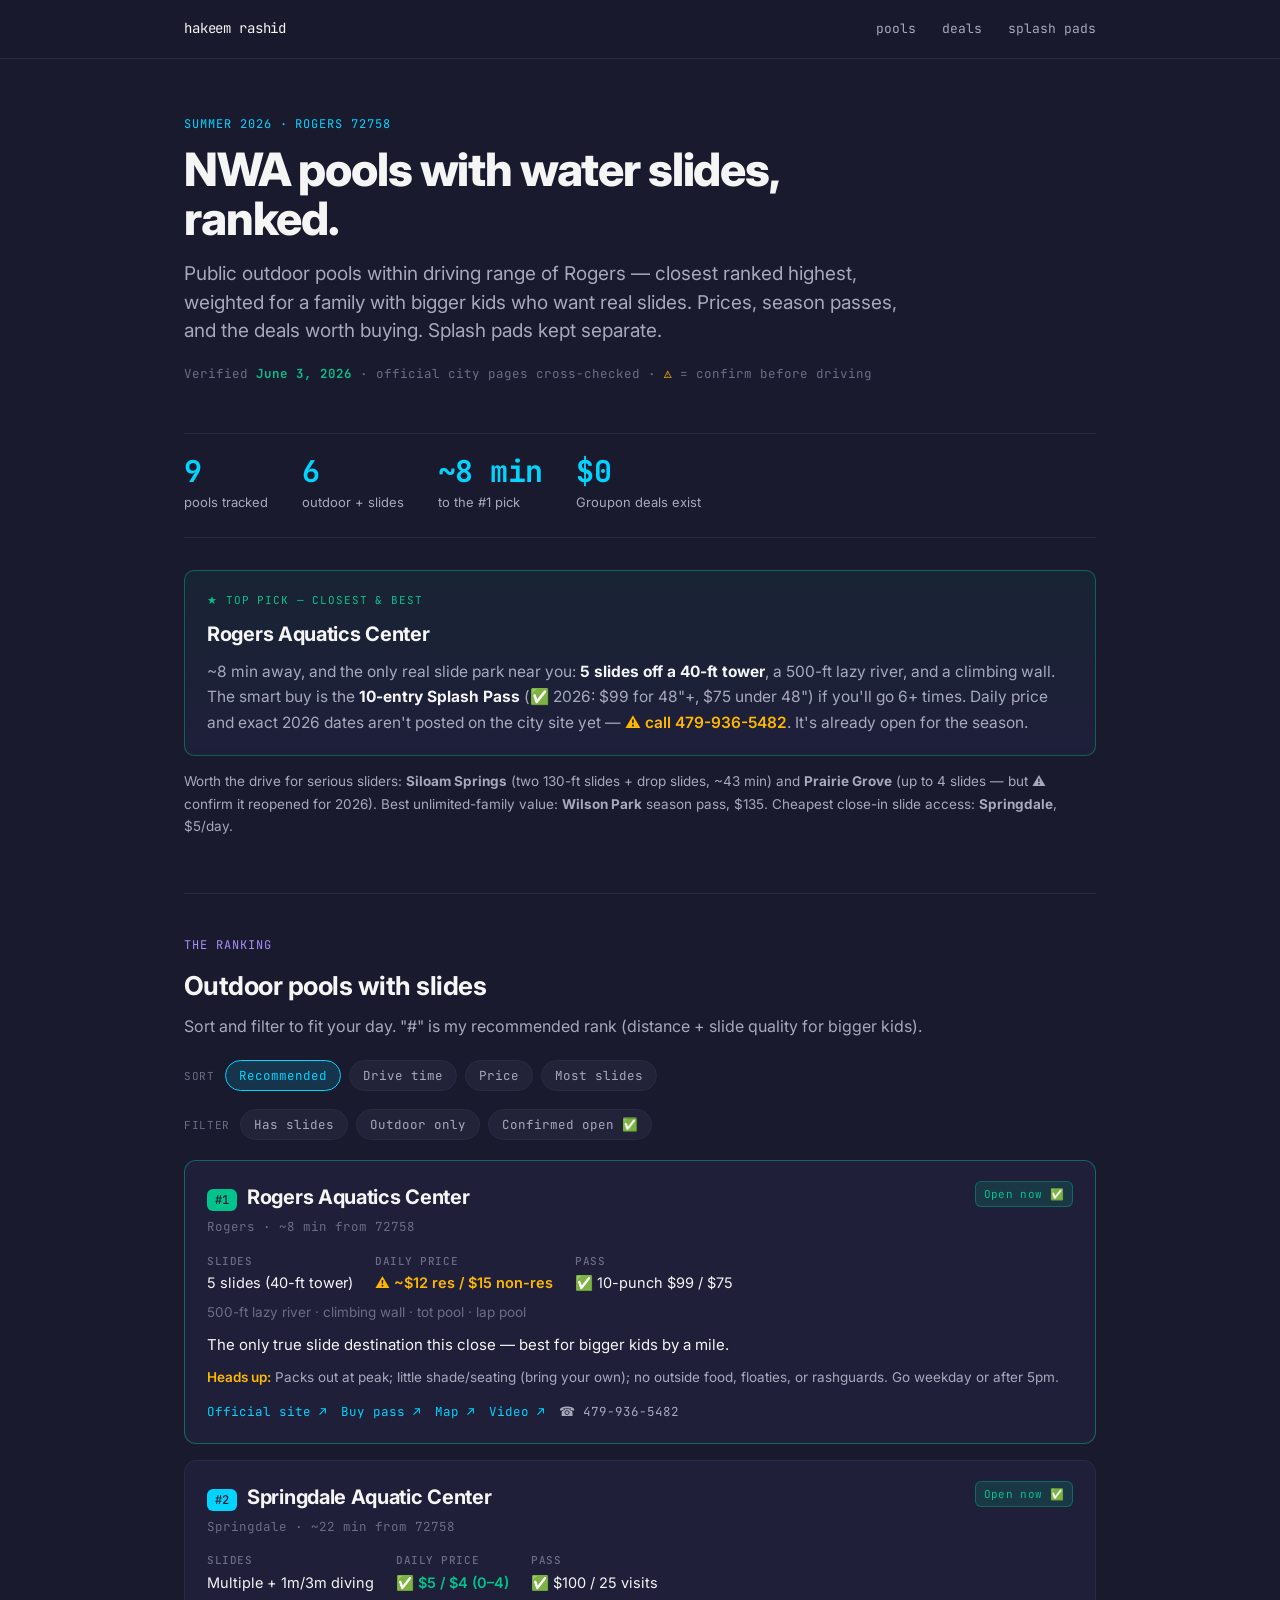
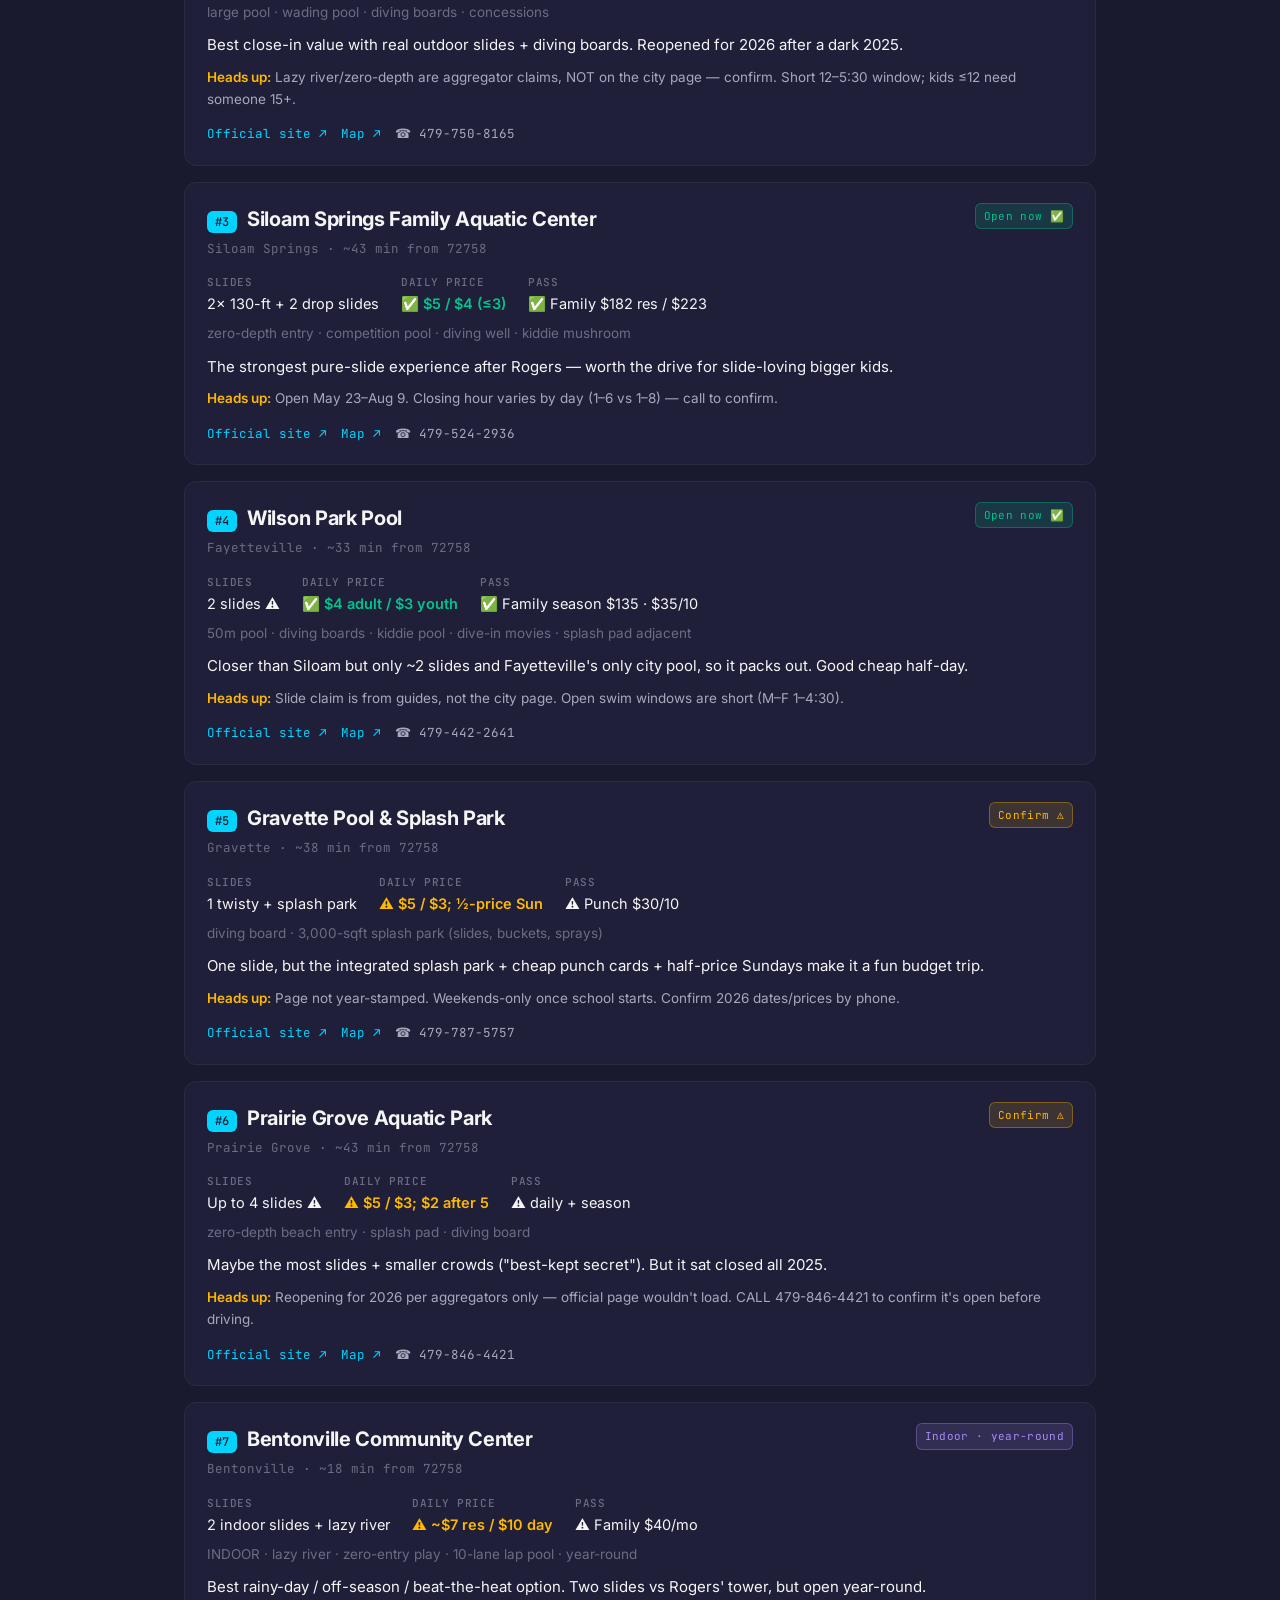
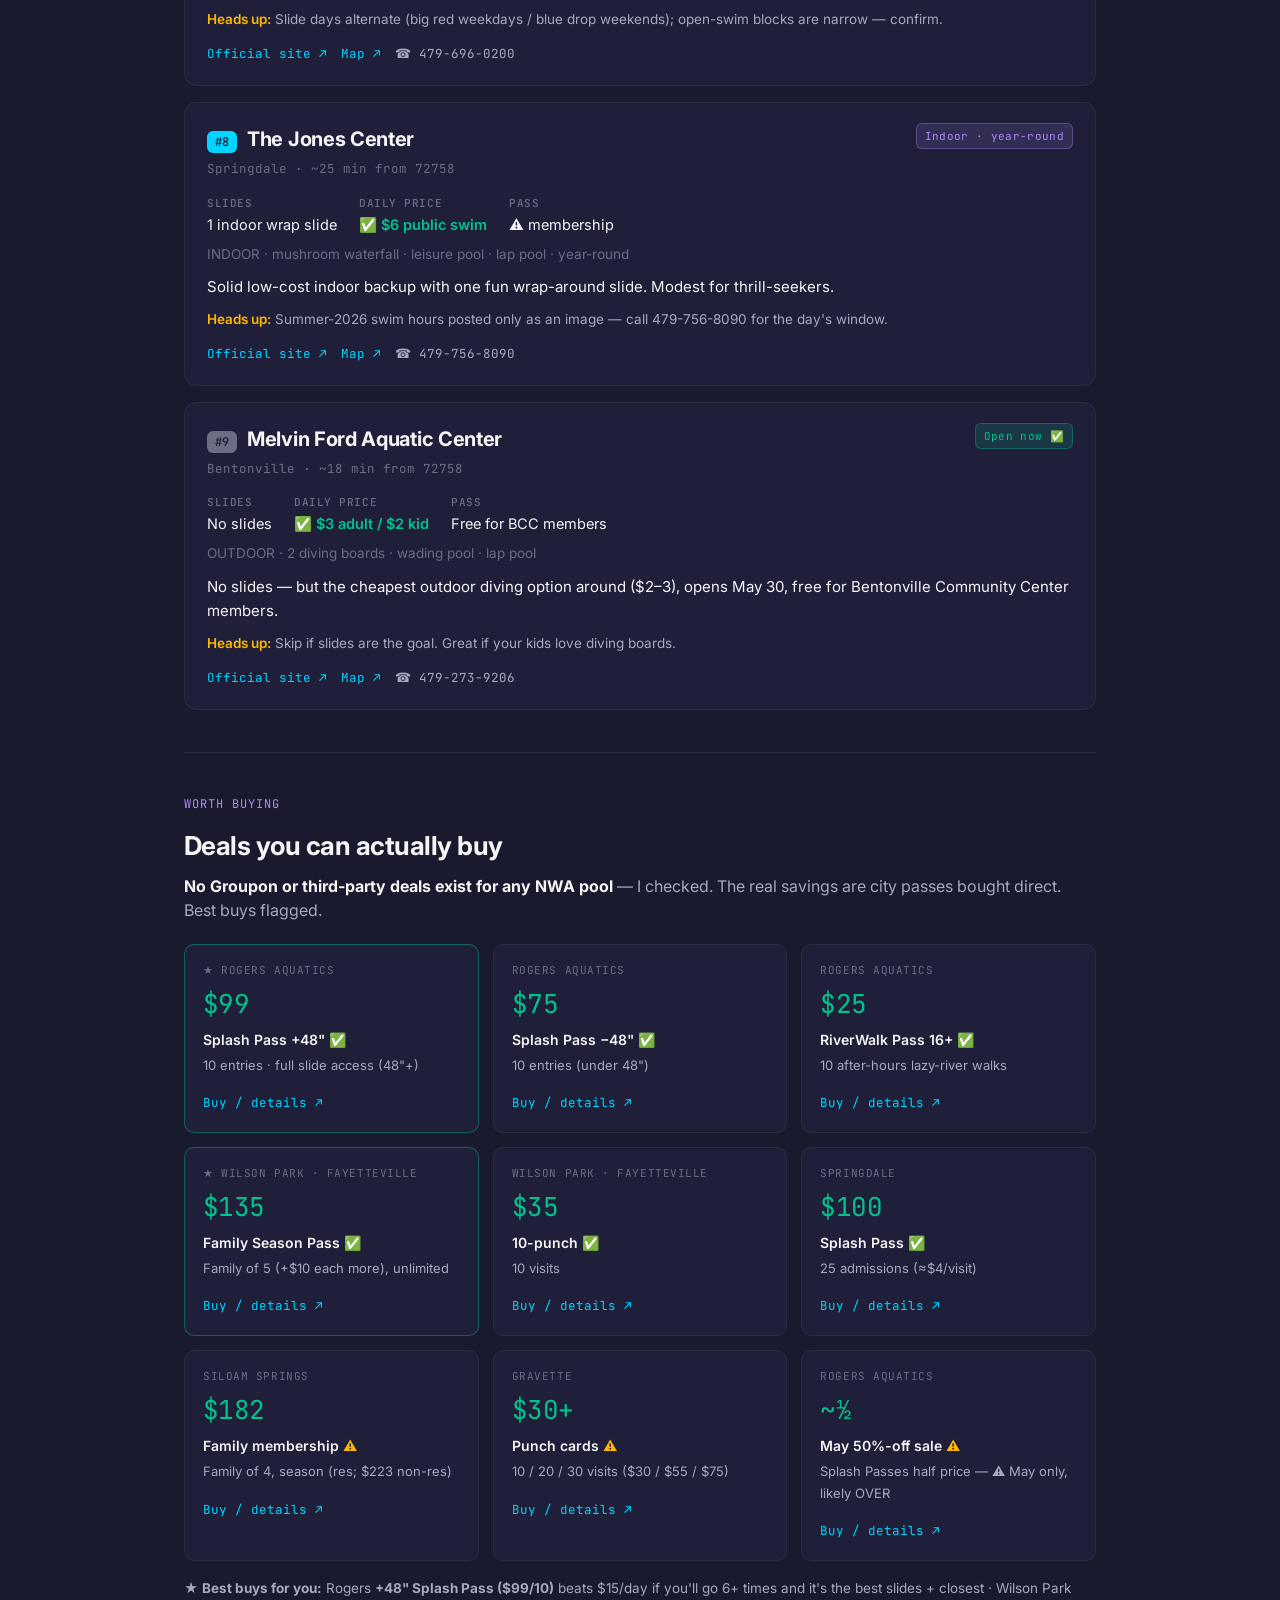
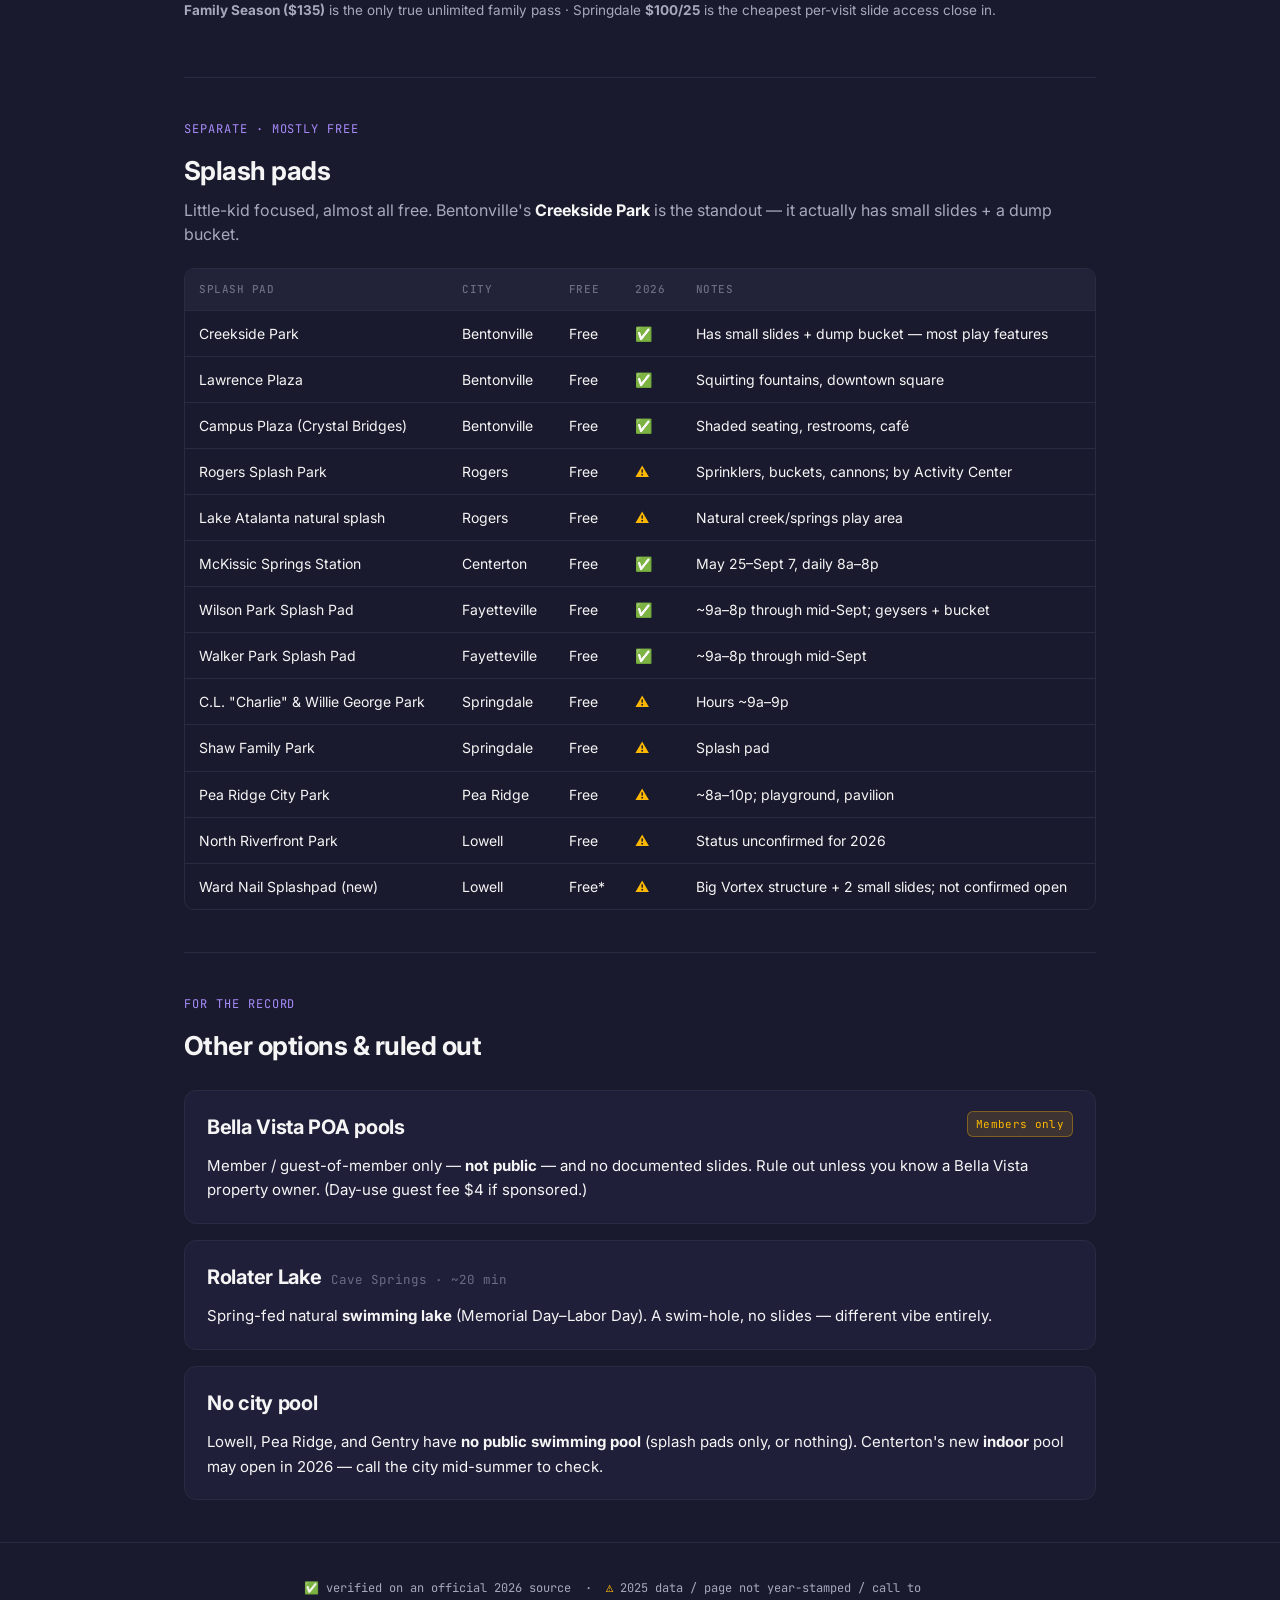
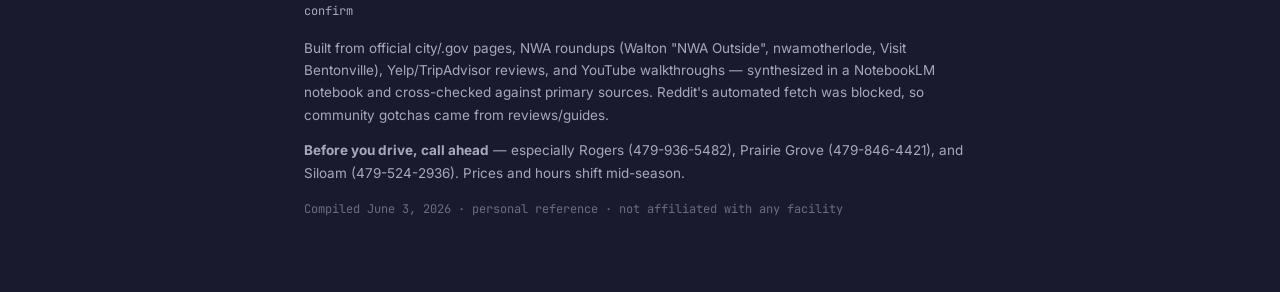
==== nwa-pools-2026.html @ 8f0f72d6 "Add NWA pools & slides 2026 guide at /nwa-pools-2026.html Self-contained interactive guide (dark-ope" ====
<!DOCTYPE html>
<html lang="en">
<head>
<meta charset="UTF-8">
<meta name="viewport" content="width=device-width, initial-scale=1.0">
<title>NWA Pools & Slides 2026 — Near Rogers (72758)</title>
<meta name="description" content="Current (June 2026) public outdoor pools with water slides near Rogers, AR (72758) — ranked, with season passes, prices, and the deals worth buying.">
<meta name="robots" content="noindex">
<meta property="og:title" content="NWA Pools & Slides 2026 — Near Rogers (72758)">
<meta property="og:description" content="Current public outdoor pools with water slides near Rogers, AR — ranked, with 2026 prices, passes, and deals.">
<meta property="og:type" content="website">
<link rel="preconnect" href="https://fonts.googleapis.com">
<link rel="preconnect" href="https://fonts.gstatic.com" crossorigin>
<link href="https://fonts.googleapis.com/css2?family=Inter:wght@300;400;500;600;700;800;900&family=JetBrains+Mono:wght@300;400;500&display=swap" rel="stylesheet">
<style>
:root{
  --bg:#1a1a2e; --panel:#1f1f3a; --panel-2:#222238; --fg:#f5f5f5; --fg-dim:#a8a8bd; --fg-mute:#6c6c84;
  --rule:#2a2a40; --cyan:#00d4ff; --emerald:#00c48c; --amber:#ffb800; --purple:#a78bfa; --red:#ff8a80;
  --f-sans:'Inter',-apple-system,BlinkMacSystemFont,sans-serif;
  --f-mono:'JetBrains Mono','SF Mono',ui-monospace,monospace;
}
*{box-sizing:border-box}
html{scroll-behavior:smooth}
body{margin:0;background:var(--bg);color:var(--fg);font-family:var(--f-sans);font-size:18px;line-height:1.65;-webkit-font-smoothing:antialiased}
a{color:var(--cyan);text-decoration:none}
a:hover{text-decoration:underline}
.wrap{max-width:960px;margin:0 auto;padding:0 24px}
.narrow{max-width:720px}

/* top bar */
.topbar{border-bottom:1px solid var(--rule);position:sticky;top:0;z-index:20;background:rgba(26,26,46,.85);backdrop-filter:blur(8px)}
.topbar .wrap{display:flex;justify-content:space-between;align-items:center;height:58px}
.brand{font-family:var(--f-mono);font-size:14px;color:var(--fg);letter-spacing:-.01em}
.brand:hover{text-decoration:none;color:var(--cyan)}
.topnav{font-family:var(--f-mono);font-size:13px;color:var(--fg-dim)}
.topnav a{color:var(--fg-dim);margin-left:18px}

/* eyebrow + headings */
.eyebrow{font-family:var(--f-mono);font-size:12px;letter-spacing:.08em;text-transform:uppercase;color:var(--cyan);margin:0 0 10px}
h1{font-size:clamp(30px,4.6vw,46px);line-height:1.08;letter-spacing:-.025em;margin:0 0 16px;font-weight:800}
h2{font-size:26px;letter-spacing:-.02em;margin:0 0 6px;font-weight:700}
h3{font-size:20px;letter-spacing:-.015em;margin:0}
.dek{font-size:19px;color:var(--fg-dim);line-height:1.5;margin:0 0 8px}
section{padding:42px 0;border-top:1px solid var(--rule)}
section:first-of-type{border-top:none}
.sec-head{margin-bottom:22px}
.sec-head .eyebrow{color:var(--purple)}

/* hero */
.hero{padding:56px 0 36px}
.hero .meta{font-family:var(--f-mono);font-size:12.5px;color:var(--fg-mute);margin-top:18px}

/* stat strip */
.nums{display:flex;gap:34px;flex-wrap:wrap;border-top:1px solid var(--rule);border-bottom:1px solid var(--rule);padding:22px 0;margin:0}
.num b{display:block;font-family:var(--f-mono);font-size:30px;color:var(--cyan);line-height:1;letter-spacing:-.02em}
.num span{font-size:13px;color:var(--fg-dim)}

/* tldr callout */
.callout{border:1px solid var(--rule);border-radius:10px;padding:20px 22px;background:var(--panel);margin:0 0 4px}
.callout .lbl{font-family:var(--f-mono);font-size:11px;letter-spacing:.08em;text-transform:uppercase;color:var(--emerald);display:block;margin-bottom:8px}
.callout.pick{border-color:rgba(0,196,140,.4);background:linear-gradient(180deg,rgba(0,196,140,.06),var(--panel))}

/* controls */
.controls{display:flex;flex-wrap:wrap;gap:18px;align-items:center;margin-bottom:20px}
.ctl-group{display:flex;flex-wrap:wrap;gap:8px;align-items:center}
.ctl-label{font-family:var(--f-mono);font-size:11px;letter-spacing:.06em;text-transform:uppercase;color:var(--fg-mute);margin-right:2px}
.pill{font-family:var(--f-mono);font-size:12.5px;color:var(--fg-dim);background:var(--panel-2);border:1px solid var(--rule);border-radius:999px;padding:6px 13px;cursor:pointer;transition:all .15s;user-select:none}
.pill:hover{border-color:var(--cyan);color:var(--fg)}
.pill[aria-pressed="true"]{background:rgba(0,212,255,.14);border-color:var(--cyan);color:var(--cyan)}

/* pool cards */
.cards{display:flex;flex-direction:column;gap:16px}
.card{border:1px solid var(--rule);border-radius:12px;background:var(--panel);padding:20px 22px;transition:border-color .15s}
.card:hover{border-color:#3a3a55}
.card.top{border-color:rgba(0,196,140,.45)}
.card-head{display:flex;align-items:flex-start;justify-content:space-between;gap:12px;flex-wrap:wrap}
.card-title{display:flex;align-items:baseline;gap:10px;flex-wrap:wrap}
.rankpill{font-family:var(--f-mono);font-size:12px;font-weight:500;color:var(--bg);background:var(--cyan);border-radius:6px;padding:2px 8px;line-height:1.5;white-space:nowrap}
.card.top .rankpill{background:var(--emerald)}
.rankpill.dim{background:var(--fg-mute);color:var(--bg)}
.loc{font-family:var(--f-mono);font-size:12.5px;color:var(--fg-mute);margin-top:3px}
.specs{display:flex;flex-wrap:wrap;gap:8px 22px;margin:14px 0 6px;font-size:14.5px}
.spec b{font-family:var(--f-mono);font-size:11px;letter-spacing:.05em;text-transform:uppercase;color:var(--fg-mute);display:block;font-weight:500;margin-bottom:1px}
.verdict{font-size:15px;color:var(--fg);margin:10px 0 0}
.gotcha{font-size:13.5px;color:var(--fg-dim);margin:8px 0 0}
.gotcha b{color:var(--amber);font-weight:600}
.card-links{display:flex;flex-wrap:wrap;gap:14px;margin-top:14px;font-family:var(--f-mono);font-size:12.5px}
.card-links a{color:var(--cyan)}
.card-links .tel{color:var(--fg-dim)}

/* badges */
.badge{font-family:var(--f-mono);font-size:11px;letter-spacing:.03em;border-radius:6px;padding:3px 8px;white-space:nowrap;display:inline-block}
.b-open{background:rgba(0,196,140,.15);color:var(--emerald);border:1px solid rgba(0,196,140,.35)}
.b-confirm{background:rgba(255,184,0,.13);color:var(--amber);border:1px solid rgba(255,184,0,.35)}
.b-indoor{background:rgba(167,139,250,.13);color:var(--purple);border:1px solid rgba(167,139,250,.35)}
.tag{font-family:var(--f-mono);font-size:10.5px;color:var(--fg-mute)}
.v{color:var(--emerald);font-weight:600}
.w{color:var(--amber);font-weight:600}

/* tables */
.tbl-scroll{overflow-x:auto;border:1px solid var(--rule);border-radius:10px}
table{border-collapse:collapse;width:100%;font-size:14px;min-width:520px}
th,td{text-align:left;padding:11px 14px;border-bottom:1px solid var(--rule)}
th{font-family:var(--f-mono);font-size:11px;letter-spacing:.05em;text-transform:uppercase;color:var(--fg-mute);font-weight:500;background:var(--panel-2)}
tr:last-child td{border-bottom:none}
td .sub{color:var(--fg-mute);font-size:12.5px}

/* deal cards */
.dealgrid{display:grid;grid-template-columns:repeat(auto-fill,minmax(230px,1fr));gap:14px}
.deal{border:1px solid var(--rule);border-radius:10px;background:var(--panel);padding:16px 18px}
.deal .fac{font-family:var(--f-mono);font-size:11px;letter-spacing:.05em;text-transform:uppercase;color:var(--fg-mute)}
.deal .price{font-family:var(--f-mono);font-size:26px;color:var(--emerald);letter-spacing:-.02em;margin:4px 0 2px}
.deal .name{font-size:14px;font-weight:600;margin-bottom:4px}
.deal .inc{font-size:13px;color:var(--fg-dim);margin-bottom:10px}

/* footer */
footer{border-top:1px solid var(--rule);padding:34px 0 60px;color:var(--fg-mute);font-size:13.5px}
.legend{font-family:var(--f-mono);font-size:12px;color:var(--fg-dim);margin:0 0 14px;line-height:1.9}
.note{font-size:13.5px;color:var(--fg-dim)}
.empty{display:none;color:var(--fg-mute);font-family:var(--f-mono);font-size:13px;padding:18px 0}

@media(max-width:560px){
  body{font-size:16px}
  .nums{gap:22px}
  .num b{font-size:24px}
  .topnav a{margin-left:12px}
  .specs{gap:6px 16px}
}
</style>
</head>
<body>

<div class="topbar">
  <div class="wrap">
    <a class="brand" href="/">hakeem rashid</a>
    <nav class="topnav">
      <a href="#pools">pools</a>
      <a href="#deals">deals</a>
      <a href="#splash">splash pads</a>
    </nav>
  </div>
</div>

<div class="wrap">

  <!-- HERO -->
  <header class="hero narrow">
    <p class="eyebrow">Summer 2026 · Rogers 72758</p>
    <h1>NWA pools with water slides, ranked.</h1>
    <p class="dek">Public outdoor pools within driving range of Rogers — closest ranked highest, weighted for a family with bigger kids who want real slides. Prices, season passes, and the deals worth buying. Splash pads kept separate.</p>
    <p class="meta">Verified <span class="v">June&nbsp;3,&nbsp;2026</span> · official city pages cross-checked · <span class="w">⚠️</span> = confirm before driving</p>
  </header>

  <!-- STAT STRIP -->
  <div class="nums" role="list">
    <div class="num" role="listitem"><b>9</b><span>pools tracked</span></div>
    <div class="num" role="listitem"><b>6</b><span>outdoor + slides</span></div>
    <div class="num" role="listitem"><b>~8&nbsp;min</b><span>to the #1 pick</span></div>
    <div class="num" role="listitem"><b>$0</b><span>Groupon deals exist</span></div>
  </div>

  <!-- TLDR -->
  <section style="border-top:none;padding-top:32px">
    <div class="callout pick">
      <span class="lbl">★ Top pick — closest &amp; best</span>
      <h3 style="margin-bottom:8px">Rogers Aquatics Center</h3>
      <p style="margin:0;color:var(--fg-dim);font-size:15.5px">~8&nbsp;min away, and the only real slide park near you: <b style="color:var(--fg)">5 slides off a 40-ft tower</b>, a 500-ft lazy river, and a climbing wall. The smart buy is the <b style="color:var(--fg)">10-entry Splash Pass</b> (✅ 2026: $99 for 48"+, $75 under 48") if you'll go 6+ times. Daily price and exact 2026 dates aren't posted on the city site yet — <span class="w">⚠️ call 479-936-5482</span>. It's already open for the season.</p>
    </div>
    <p class="note" style="margin-top:14px">Worth the drive for serious sliders: <b>Siloam Springs</b> (two 130-ft slides + drop slides, ~43 min) and <b>Prairie Grove</b> (up to 4 slides — but ⚠️ confirm it reopened for 2026). Best unlimited-family value: <b>Wilson Park</b> season pass, $135. Cheapest close-in slide access: <b>Springdale</b>, $5/day.</p>
  </section>

  <!-- POOLS -->
  <section id="pools">
    <div class="sec-head">
      <p class="eyebrow">The ranking</p>
      <h2>Outdoor pools with slides</h2>
      <p class="dek" style="font-size:16px">Sort and filter to fit your day. "#" is my recommended rank (distance + slide quality for bigger kids).</p>
    </div>

    <div class="controls">
      <div class="ctl-group">
        <span class="ctl-label">Sort</span>
        <button class="pill" data-sort="rank" aria-pressed="true">Recommended</button>
        <button class="pill" data-sort="drive" aria-pressed="false">Drive time</button>
        <button class="pill" data-sort="price" aria-pressed="false">Price</button>
        <button class="pill" data-sort="slides" aria-pressed="false">Most slides</button>
      </div>
      <div class="ctl-group">
        <span class="ctl-label">Filter</span>
        <button class="pill" data-filter="slides" aria-pressed="false">Has slides</button>
        <button class="pill" data-filter="outdoor" aria-pressed="false">Outdoor only</button>
        <button class="pill" data-filter="open" aria-pressed="false">Confirmed open ✅</button>
      </div>
    </div>

    <div class="cards" id="pool-cards"></div>
    <div class="empty" id="empty-msg">No pools match those filters. Clear one to see more.</div>
  </section>

  <!-- DEALS -->
  <section id="deals">
    <div class="sec-head">
      <p class="eyebrow">Worth buying</p>
      <h2>Deals you can actually buy</h2>
      <p class="dek" style="font-size:16px"><b style="color:var(--fg)">No Groupon or third-party deals exist for any NWA pool</b> — I checked. The real savings are city passes bought direct. Best buys flagged.</p>
    </div>
    <div class="dealgrid" id="deal-cards"></div>
    <p class="note" style="margin-top:16px">★ <b>Best buys for you:</b> Rogers <b>+48" Splash Pass ($99/10)</b> beats $15/day if you'll go 6+ times and it's the best slides + closest · Wilson Park <b>Family Season ($135)</b> is the only true unlimited family pass · Springdale <b>$100/25</b> is the cheapest per-visit slide access close in.</p>
  </section>

  <!-- SPLASH PADS -->
  <section id="splash">
    <div class="sec-head">
      <p class="eyebrow">Separate · mostly free</p>
      <h2>Splash pads</h2>
      <p class="dek" style="font-size:16px">Little-kid focused, almost all free. Bentonville's <b style="color:var(--fg)">Creekside Park</b> is the standout — it actually has small slides + a dump bucket.</p>
    </div>
    <div class="tbl-scroll">
      <table id="splash-table">
        <thead><tr><th>Splash pad</th><th>City</th><th>Free</th><th>2026</th><th>Notes</th></tr></thead>
        <tbody></tbody>
      </table>
    </div>
  </section>

  <!-- OTHER / RULED OUT -->
  <section id="other">
    <div class="sec-head">
      <p class="eyebrow">For the record</p>
      <h2>Other options &amp; ruled out</h2>
    </div>
    <div class="cards">
      <div class="card">
        <div class="card-head"><div class="card-title"><h3>Bella Vista POA pools</h3></div><span class="badge b-confirm">Members only</span></div>
        <p class="verdict">Member / guest-of-member only — <b>not public</b> — and no documented slides. Rule out unless you know a Bella Vista property owner. (Day-use guest fee $4 if sponsored.)</p>
      </div>
      <div class="card">
        <div class="card-head"><div class="card-title"><h3>Rolater Lake</h3><span class="loc" style="margin:0">Cave Springs · ~20 min</span></div></div>
        <p class="verdict">Spring-fed natural <b>swimming lake</b> (Memorial Day–Labor Day). A swim-hole, no slides — different vibe entirely.</p>
      </div>
      <div class="card">
        <div class="card-head"><div class="card-title"><h3>No city pool</h3></div></div>
        <p class="verdict">Lowell, Pea Ridge, and Gentry have <b>no public swimming pool</b> (splash pads only, or nothing). Centerton's new <b>indoor</b> pool may open in 2026 — call the city mid-summer to check.</p>
      </div>
    </div>
  </section>

</div>

<footer>
  <div class="wrap narrow">
    <p class="legend">
      <span class="v">✅</span> verified on an official 2026 source &nbsp;·&nbsp; <span class="w">⚠️</span> 2025 data / page not year-stamped / call to confirm
    </p>
    <p class="note">Built from official city/.gov pages, NWA roundups (Walton "NWA Outside", nwamotherlode, Visit Bentonville), Yelp/TripAdvisor reviews, and YouTube walkthroughs — synthesized in a NotebookLM notebook and cross-checked against primary sources. Reddit's automated fetch was blocked, so community gotchas came from reviews/guides.</p>
    <p class="note" style="margin-top:10px"><b>Before you drive, call ahead</b> — especially Rogers (479-936-5482), Prairie Grove (479-846-4421), and Siloam (479-524-2936). Prices and hours shift mid-season.</p>
    <p class="note" style="margin-top:16px;color:var(--fg-mute);font-family:var(--f-mono);font-size:12px">Compiled June 3, 2026 · personal reference · not affiliated with any facility</p>
  </div>
</footer>

<script>
const pools = [
  { rank:1, name:"Rogers Aquatics Center", city:"Rogers", drive:8, driveLabel:"~8 min",
    slides:5, slidesLabel:"5 slides (40-ft tower)", price:15, priceLabel:"⚠️ ~$12 res / $15 non-res", priceCls:"w",
    pass:"✅ 10-punch $99 / $75", outdoor:true, hasSlides:true, indoor:false, open:true, top:true,
    features:"500-ft lazy river · climbing wall · tot pool · lap pool", status:"open",
    verdict:"The only true slide destination this close — best for bigger kids by a mile.",
    gotcha:"Packs out at peak; little shade/seating (bring your own); no outside food, floaties, or rashguards. Go weekday or after 5pm.",
    tel:"479-936-5482",
    official:"https://www.rogersar.gov/1333/Rogers-Aquatics-Center",
    buy:"https://rogersaquaticcenter.centeredgeonline.com/retail",
    video:"https://www.youtube.com/watch?v=R9Ckuf48wzY",
    map:"https://maps.google.com/?q=Rogers+Aquatics+Center+1707+S+26th+St+Rogers+AR" },

  { rank:2, name:"Springdale Aquatic Center", city:"Springdale", drive:22, driveLabel:"~22 min",
    slides:3, slidesLabel:"Multiple + 1m/3m diving", price:5, priceLabel:"✅ $5 / $4 (0–4)", priceCls:"v",
    pass:"✅ $100 / 25 visits", outdoor:true, hasSlides:true, indoor:false, open:true, top:false,
    features:"large pool · wading pool · diving boards · concessions", status:"open",
    verdict:"Best close-in value with real outdoor slides + diving boards. Reopened for 2026 after a dark 2025.",
    gotcha:"Lazy river/zero-depth are aggregator claims, NOT on the city page — confirm. Short 12–5:30 window; kids ≤12 need someone 15+.",
    tel:"479-750-8165",
    official:"https://www.springdalear.gov/page/aquatic-center",
    buy:"", video:"",
    map:"https://maps.google.com/?q=Springdale+Aquatic+Center+1100+Watson+Dr+Springdale+AR" },

  { rank:3, name:"Siloam Springs Family Aquatic Center", city:"Siloam Springs", drive:43, driveLabel:"~43 min",
    slides:4, slidesLabel:"2× 130-ft + 2 drop slides", price:5, priceLabel:"✅ $5 / $4 (≤3)", priceCls:"v",
    pass:"✅ Family $182 res / $223", outdoor:true, hasSlides:true, indoor:false, open:true, top:false,
    features:"zero-depth entry · competition pool · diving well · kiddie mushroom", status:"open",
    verdict:"The strongest pure-slide experience after Rogers — worth the drive for slide-loving bigger kids.",
    gotcha:"Open May 23–Aug 9. Closing hour varies by day (1–6 vs 1–8) — call to confirm.",
    tel:"479-524-2936",
    official:"https://www.siloamsprings.com/facilities/facility/details/Family-Aquatic-Center-1",
    buy:"", video:"",
    map:"https://maps.google.com/?q=Siloam+Springs+Family+Aquatic+Center" },

  { rank:4, name:"Wilson Park Pool", city:"Fayetteville", drive:33, driveLabel:"~33 min",
    slides:2, slidesLabel:"2 slides ⚠️", price:4, priceLabel:"✅ $4 adult / $3 youth", priceCls:"v",
    pass:"✅ Family season $135 · $35/10", outdoor:true, hasSlides:true, indoor:false, open:true, top:false,
    features:"50m pool · diving boards · kiddie pool · dive-in movies · splash pad adjacent", status:"open",
    verdict:"Closer than Siloam but only ~2 slides and Fayetteville's only city pool, so it packs out. Good cheap half-day.",
    gotcha:"Slide claim is from guides, not the city page. Open swim windows are short (M–F 1–4:30).",
    tel:"479-442-2641",
    official:"https://www.fayetteville-ar.gov/483/Wilson-Park-Pool",
    buy:"", video:"",
    map:"https://maps.google.com/?q=Wilson+Park+Pool+Fayetteville+AR" },

  { rank:5, name:"Gravette Pool & Splash Park", city:"Gravette", drive:38, driveLabel:"~38 min",
    slides:1, slidesLabel:"1 twisty + splash park", price:5, priceLabel:"⚠️ $5 / $3; ½-price Sun", priceCls:"w",
    pass:"⚠️ Punch $30/10", outdoor:true, hasSlides:true, indoor:false, open:false, top:false,
    features:"diving board · 3,000-sqft splash park (slides, buckets, sprays)", status:"confirm",
    verdict:"One slide, but the integrated splash park + cheap punch cards + half-price Sundays make it a fun budget trip.",
    gotcha:"Page not year-stamped. Weekends-only once school starts. Confirm 2026 dates/prices by phone.",
    tel:"479-787-5757",
    official:"https://www.gravettear.com/blank-5",
    buy:"", video:"",
    map:"https://maps.google.com/?q=Gravette+Pool+and+Splash+Park" },

  { rank:6, name:"Prairie Grove Aquatic Park", city:"Prairie Grove", drive:43, driveLabel:"~43 min",
    slides:4, slidesLabel:"Up to 4 slides ⚠️", price:5, priceLabel:"⚠️ $5 / $3; $2 after 5", priceCls:"w",
    pass:"⚠️ daily + season", outdoor:true, hasSlides:true, indoor:false, open:false, top:false,
    features:"zero-depth beach entry · splash pad · diving board", status:"confirm",
    verdict:"Maybe the most slides + smaller crowds (\"best-kept secret\"). But it sat closed all 2025.",
    gotcha:"Reopening for 2026 per aggregators only — official page wouldn't load. CALL 479-846-4421 to confirm it's open before driving.",
    tel:"479-846-4421",
    official:"https://www.prairiegrovearkansas.org/parksrec/page/aquatic-park",
    buy:"", video:"",
    map:"https://maps.google.com/?q=Prairie+Grove+Aquatic+Park" },

  { rank:7, name:"Bentonville Community Center", city:"Bentonville", drive:18, driveLabel:"~18 min",
    slides:2, slidesLabel:"2 indoor slides + lazy river", price:10, priceLabel:"⚠️ ~$7 res / $10 day", priceCls:"w",
    pass:"⚠️ Family $40/mo", outdoor:false, hasSlides:true, indoor:true, open:true, top:false,
    features:"INDOOR · lazy river · zero-entry play · 10-lane lap pool · year-round", status:"indoor",
    verdict:"Best rainy-day / off-season / beat-the-heat option. Two slides vs Rogers' tower, but open year-round.",
    gotcha:"Slide days alternate (big red weekdays / blue drop weekends); open-swim blocks are narrow — confirm.",
    tel:"479-696-0200",
    official:"https://www.bentonville.ar.gov/359/Community-Center",
    buy:"", video:"",
    map:"https://maps.google.com/?q=Bentonville+Community+Center" },

  { rank:8, name:"The Jones Center", city:"Springdale", drive:25, driveLabel:"~25 min",
    slides:1, slidesLabel:"1 indoor wrap slide", price:6, priceLabel:"✅ $6 public swim", priceCls:"v",
    pass:"⚠️ membership", outdoor:false, hasSlides:true, indoor:true, open:true, top:false,
    features:"INDOOR · mushroom waterfall · leisure pool · lap pool · year-round", status:"indoor",
    verdict:"Solid low-cost indoor backup with one fun wrap-around slide. Modest for thrill-seekers.",
    gotcha:"Summer-2026 swim hours posted only as an image — call 479-756-8090 for the day's window.",
    tel:"479-756-8090",
    official:"https://thejonescenter.org/dailyschedule",
    buy:"", video:"",
    map:"https://maps.google.com/?q=The+Jones+Center+Springdale+AR" },

  { rank:9, name:"Melvin Ford Aquatic Center", city:"Bentonville", drive:18, driveLabel:"~18 min",
    slides:0, slidesLabel:"No slides", price:3, priceLabel:"✅ $3 adult / $2 kid", priceCls:"v",
    pass:"Free for BCC members", outdoor:true, hasSlides:false, indoor:false, open:true, top:false,
    features:"OUTDOOR · 2 diving boards · wading pool · lap pool", status:"open",
    verdict:"No slides — but the cheapest outdoor diving option around ($2–3), opens May 30, free for Bentonville Community Center members.",
    gotcha:"Skip if slides are the goal. Great if your kids love diving boards.",
    tel:"479-273-9206",
    official:"https://www.bentonville.ar.gov/881/Melvin-Ford-Aquatic-Center",
    buy:"", video:"",
    map:"https://maps.google.com/?q=Melvin+Ford+Aquatic+Center+Bentonville" }
];

const deals = [
  { fac:"Rogers Aquatics", name:"Splash Pass +48\"", price:"$99", inc:"10 entries · full slide access (48\"+)", url:"https://rogersaquaticcenter.centeredgeonline.com/retail", best:true, status:"v" },
  { fac:"Rogers Aquatics", name:"Splash Pass −48\"", price:"$75", inc:"10 entries (under 48\")", url:"https://rogersaquaticcenter.centeredgeonline.com/retail", best:false, status:"v" },
  { fac:"Rogers Aquatics", name:"RiverWalk Pass 16+", price:"$25", inc:"10 after-hours lazy-river walks", url:"https://rogersaquaticcenter.centeredgeonline.com/retail", best:false, status:"v" },
  { fac:"Wilson Park · Fayetteville", name:"Family Season Pass", price:"$135", inc:"Family of 5 (+$10 each more), unlimited", url:"https://www.fayetteville-ar.gov/483/Wilson-Park-Pool", best:true, status:"v" },
  { fac:"Wilson Park · Fayetteville", name:"10-punch", price:"$35", inc:"10 visits", url:"https://www.fayetteville-ar.gov/483/Wilson-Park-Pool", best:false, status:"v" },
  { fac:"Springdale", name:"Splash Pass", price:"$100", inc:"25 admissions (≈$4/visit)", url:"https://www.springdalear.gov/page/aquatic-center", best:false, status:"v" },
  { fac:"Siloam Springs", name:"Family membership", price:"$182", inc:"Family of 4, season (res; $223 non-res)", url:"https://www.siloamsprings.com/facilities/facility/details/Family-Aquatic-Center-1", best:false, status:"w" },
  { fac:"Gravette", name:"Punch cards", price:"$30+", inc:"10 / 20 / 30 visits ($30 / $55 / $75)", url:"https://www.gravettear.com/blank-5", best:false, status:"w" },
  { fac:"Rogers Aquatics", name:"May 50%-off sale", price:"~½", inc:"Splash Passes half price — ⚠️ May only, likely OVER", url:"https://www.rogersar.gov/1333/Rogers-Aquatics-Center", best:false, status:"w" }
];

const splashPads = [
  ["Creekside Park","Bentonville","Free","v","Has small slides + dump bucket — most play features"],
  ["Lawrence Plaza","Bentonville","Free","v","Squirting fountains, downtown square"],
  ["Campus Plaza (Crystal Bridges)","Bentonville","Free","v","Shaded seating, restrooms, café"],
  ["Rogers Splash Park","Rogers","Free","w","Sprinklers, buckets, cannons; by Activity Center"],
  ["Lake Atalanta natural splash","Rogers","Free","w","Natural creek/springs play area"],
  ["McKissic Springs Station","Centerton","Free","v","May 25–Sept 7, daily 8a–8p"],
  ["Wilson Park Splash Pad","Fayetteville","Free","v","~9a–8p through mid-Sept; geysers + bucket"],
  ["Walker Park Splash Pad","Fayetteville","Free","v","~9a–8p through mid-Sept"],
  ["C.L. \"Charlie\" & Willie George Park","Springdale","Free","w","Hours ~9a–9p"],
  ["Shaw Family Park","Springdale","Free","w","Splash pad"],
  ["Pea Ridge City Park","Pea Ridge","Free","w","~8a–10p; playground, pavilion"],
  ["North Riverfront Park","Lowell","Free","w","Status unconfirmed for 2026"],
  ["Ward Nail Splashpad (new)","Lowell","Free*","w","Big Vortex structure + 2 small slides; not confirmed open"]
];

const cardsEl = document.getElementById('pool-cards');
const emptyEl = document.getElementById('empty-msg');
let sortKey = 'rank';
const filters = { slides:false, outdoor:false, open:false };

function badge(p){
  if(p.status==='open') return '<span class="badge b-open">Open now ✅</span>';
  if(p.status==='confirm') return '<span class="badge b-confirm">Confirm ⚠️</span>';
  if(p.status==='indoor') return '<span class="badge b-indoor">Indoor · year-round</span>';
  return '';
}
function linkBits(p){
  let b = [];
  if(p.official) b.push(`<a href="${p.official}" target="_blank" rel="noopener">Official site ↗</a>`);
  if(p.buy) b.push(`<a href="${p.buy}" target="_blank" rel="noopener">Buy pass ↗</a>`);
  if(p.map) b.push(`<a href="${p.map}" target="_blank" rel="noopener">Map ↗</a>`);
  if(p.video) b.push(`<a href="${p.video}" target="_blank" rel="noopener">Video ↗</a>`);
  if(p.tel) b.push(`<span class="tel">☎ ${p.tel}</span>`);
  return b.join('');
}
function cardHTML(p){
  const rankCls = p.hasSlides ? (p.top?'rankpill':'rankpill') : 'rankpill dim';
  return `<div class="card ${p.top?'top':''}">
    <div class="card-head">
      <div class="card-title">
        <span class="${rankCls}">#${p.rank}</span>
        <h3>${p.name}</h3>
      </div>
      ${badge(p)}
    </div>
    <div class="loc">${p.city} · ${p.driveLabel} from 72758</div>
    <div class="specs">
      <div class="spec"><b>Slides</b>${p.slidesLabel}</div>
      <div class="spec"><b>Daily price</b><span class="${p.priceCls}">${p.priceLabel}</span></div>
      <div class="spec"><b>Pass</b>${p.pass}</div>
    </div>
    <div class="loc" style="font-family:var(--f-sans);font-size:13.5px;color:var(--fg-mute)">${p.features}</div>
    <p class="verdict">${p.verdict}</p>
    <p class="gotcha"><b>Heads up:</b> ${p.gotcha}</p>
    <div class="card-links">${linkBits(p)}</div>
  </div>`;
}
function render(){
  let list = pools.filter(p=>{
    if(filters.slides && !p.hasSlides) return false;
    if(filters.outdoor && !p.outdoor) return false;
    if(filters.open && p.status==='confirm') return false;
    return true;
  });
  list.sort((a,b)=>{
    if(sortKey==='rank') return a.rank-b.rank;
    if(sortKey==='drive') return a.drive-b.drive;
    if(sortKey==='price') return a.price-b.price;
    if(sortKey==='slides') return b.slides-a.slides;
    return 0;
  });
  cardsEl.innerHTML = list.map(cardHTML).join('');
  emptyEl.style.display = list.length ? 'none' : 'block';
}
document.querySelectorAll('[data-sort]').forEach(btn=>{
  btn.addEventListener('click',()=>{
    document.querySelectorAll('[data-sort]').forEach(b=>b.setAttribute('aria-pressed','false'));
    btn.setAttribute('aria-pressed','true');
    sortKey = btn.dataset.sort; render();
  });
});
document.querySelectorAll('[data-filter]').forEach(btn=>{
  btn.addEventListener('click',()=>{
    const k = btn.dataset.filter;
    filters[k] = !filters[k];
    btn.setAttribute('aria-pressed', filters[k]?'true':'false');
    render();
  });
});

// deals
document.getElementById('deal-cards').innerHTML = deals.map(d=>`
  <div class="deal" ${d.best?'style="border-color:rgba(0,196,140,.4)"':''}>
    <div class="fac">${d.best?'★ ':''}${d.fac}</div>
    <div class="price">${d.price}</div>
    <div class="name">${d.name} <span class="${d.status}">${d.status==='v'?'✅':'⚠️'}</span></div>
    <div class="inc">${d.inc}</div>
    <a href="${d.url}" target="_blank" rel="noopener" style="font-family:var(--f-mono);font-size:12.5px">Buy / details ↗</a>
  </div>`).join('');

// splash pads
document.querySelector('#splash-table tbody').innerHTML = splashPads.map(s=>`
  <tr><td>${s[0]}</td><td>${s[1]}</td><td>${s[2]}</td><td><span class="${s[3]}">${s[3]==='v'?'✅':'⚠️'}</span></td><td class="sub">${s[4]}</td></tr>`).join('');

render();
</script>
</body>
</html>
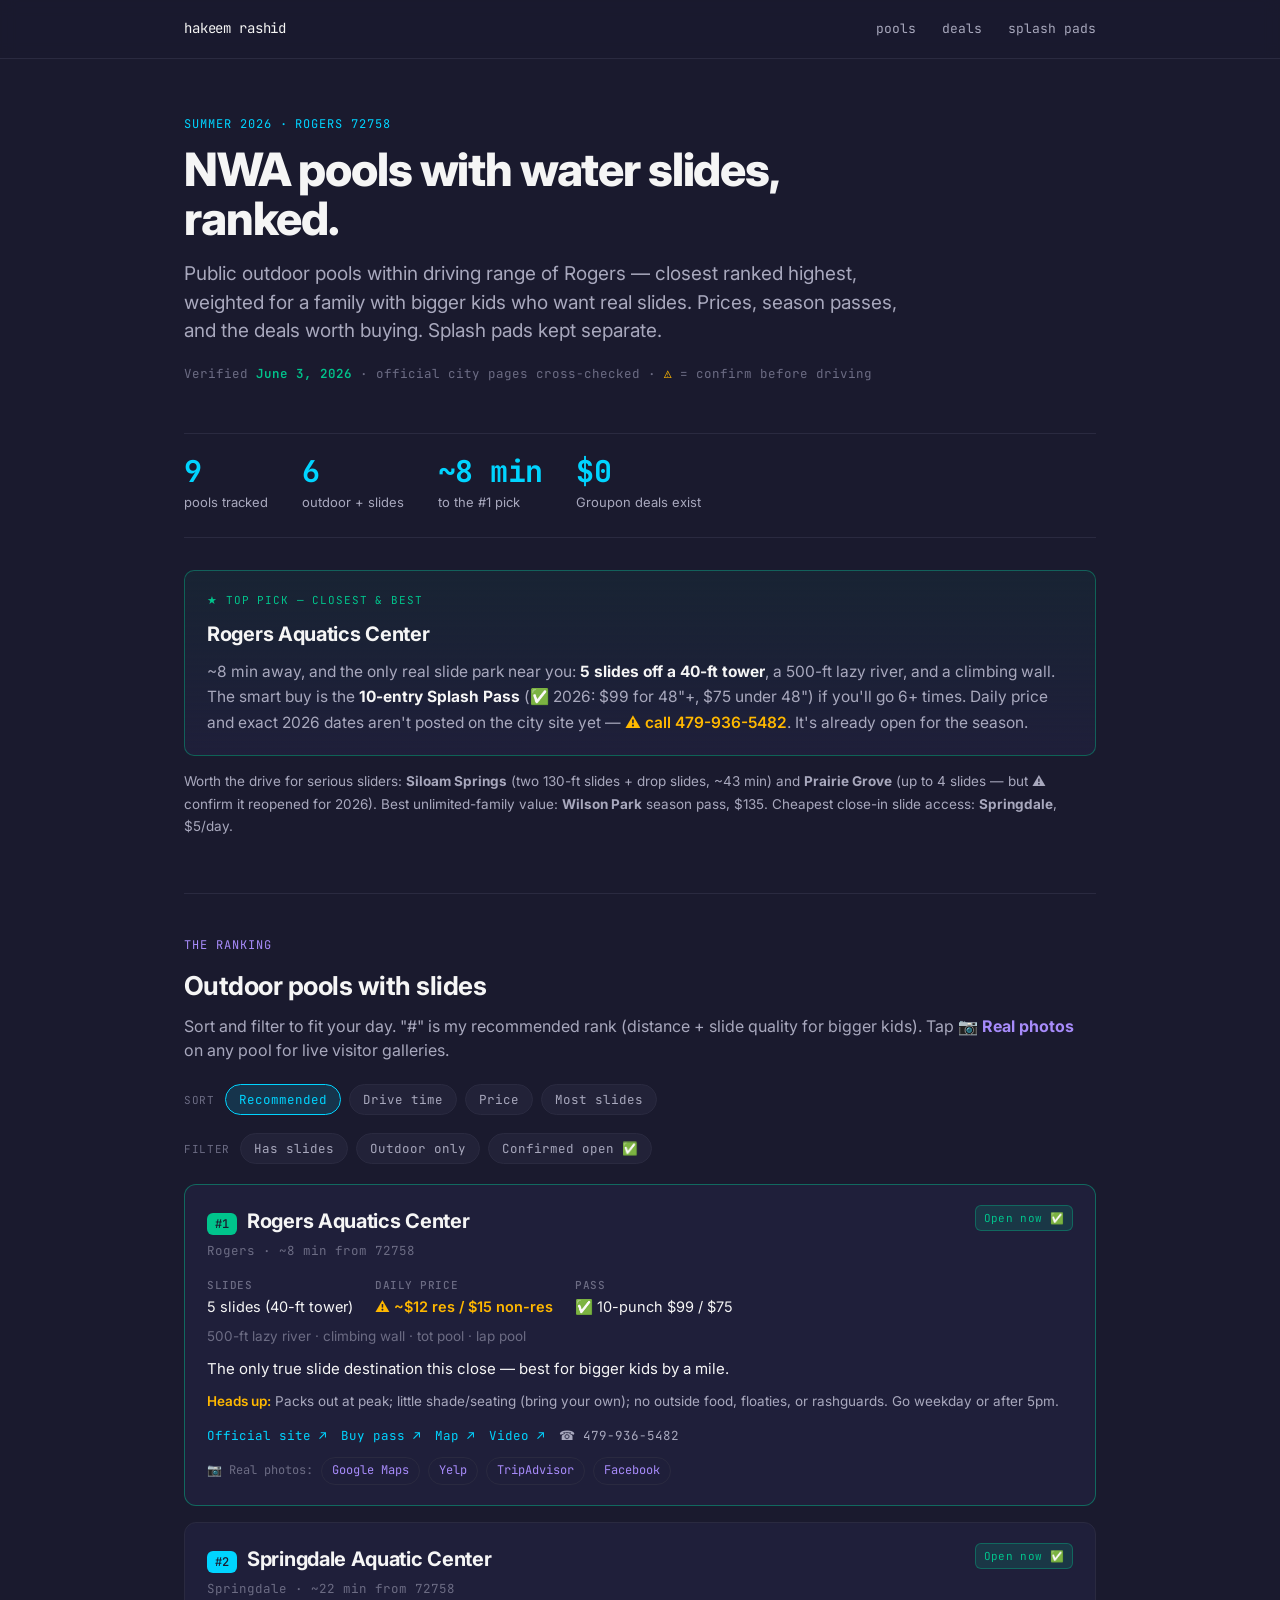
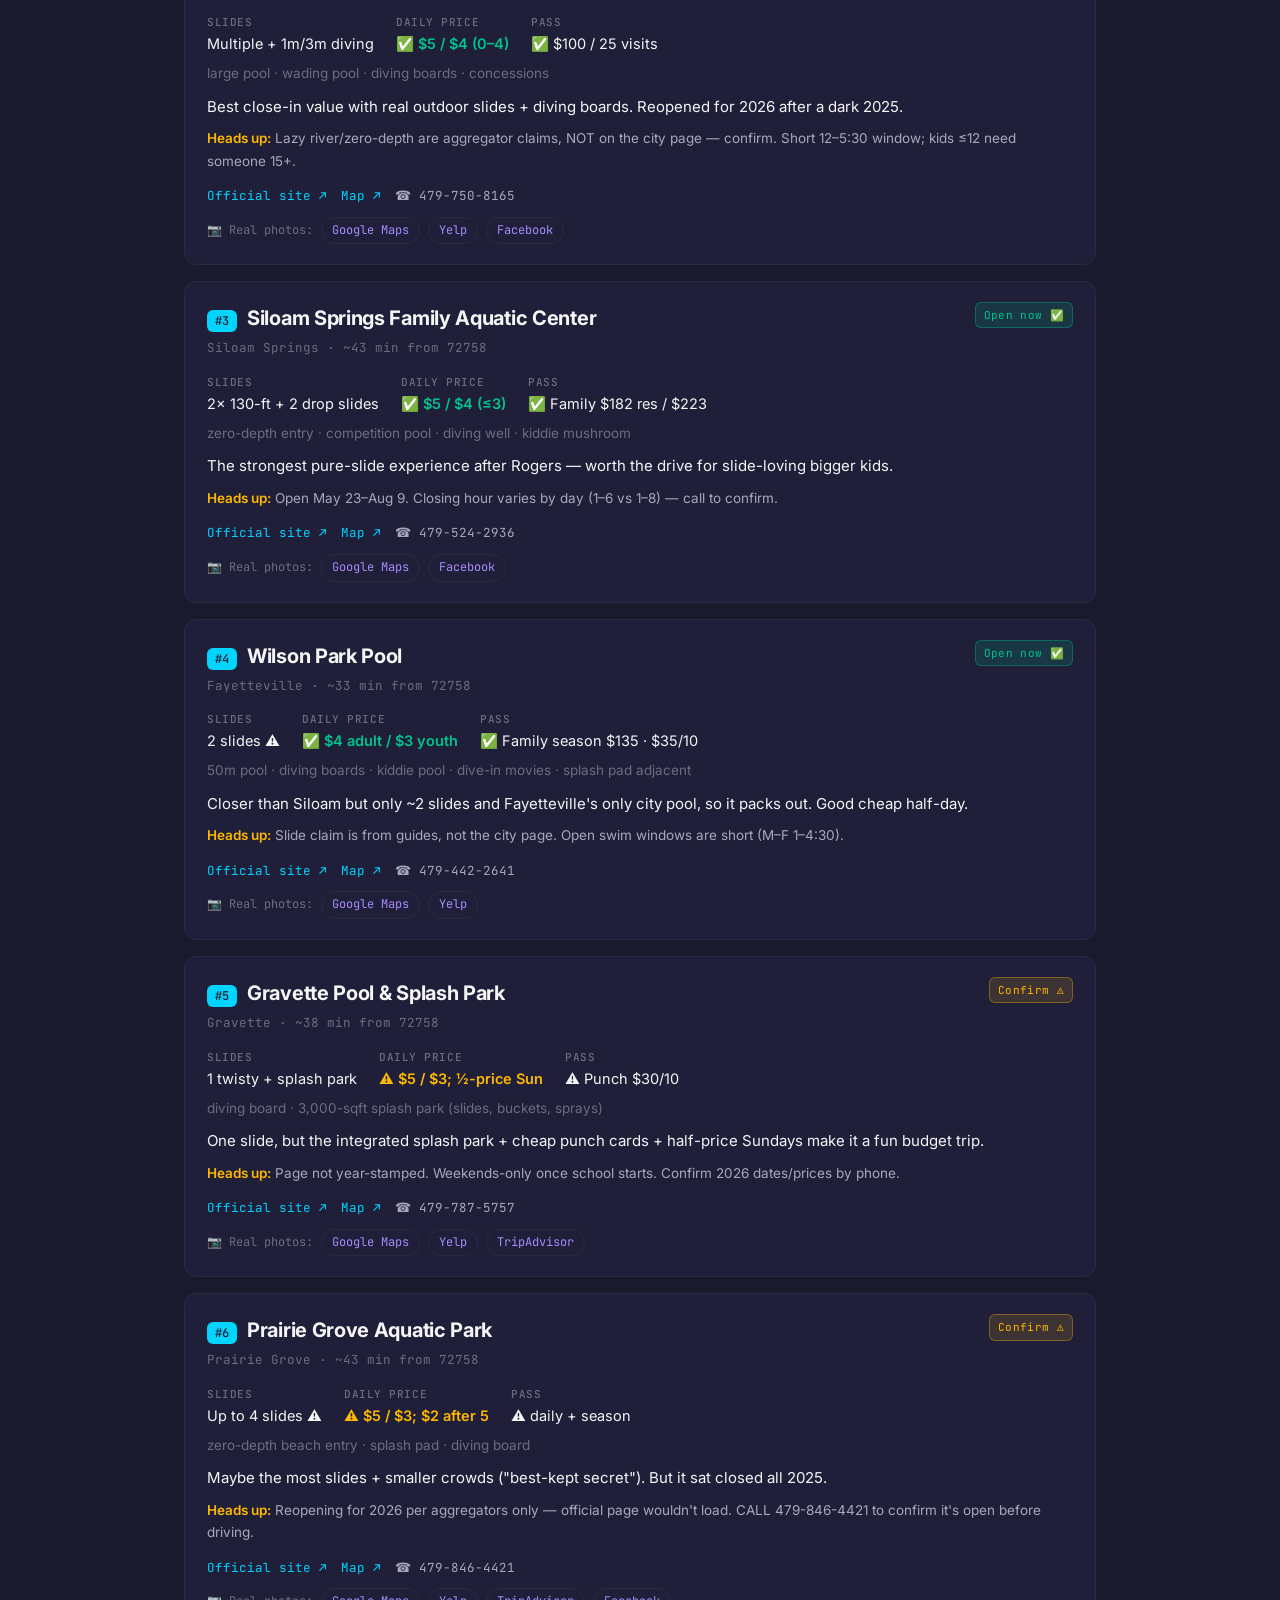
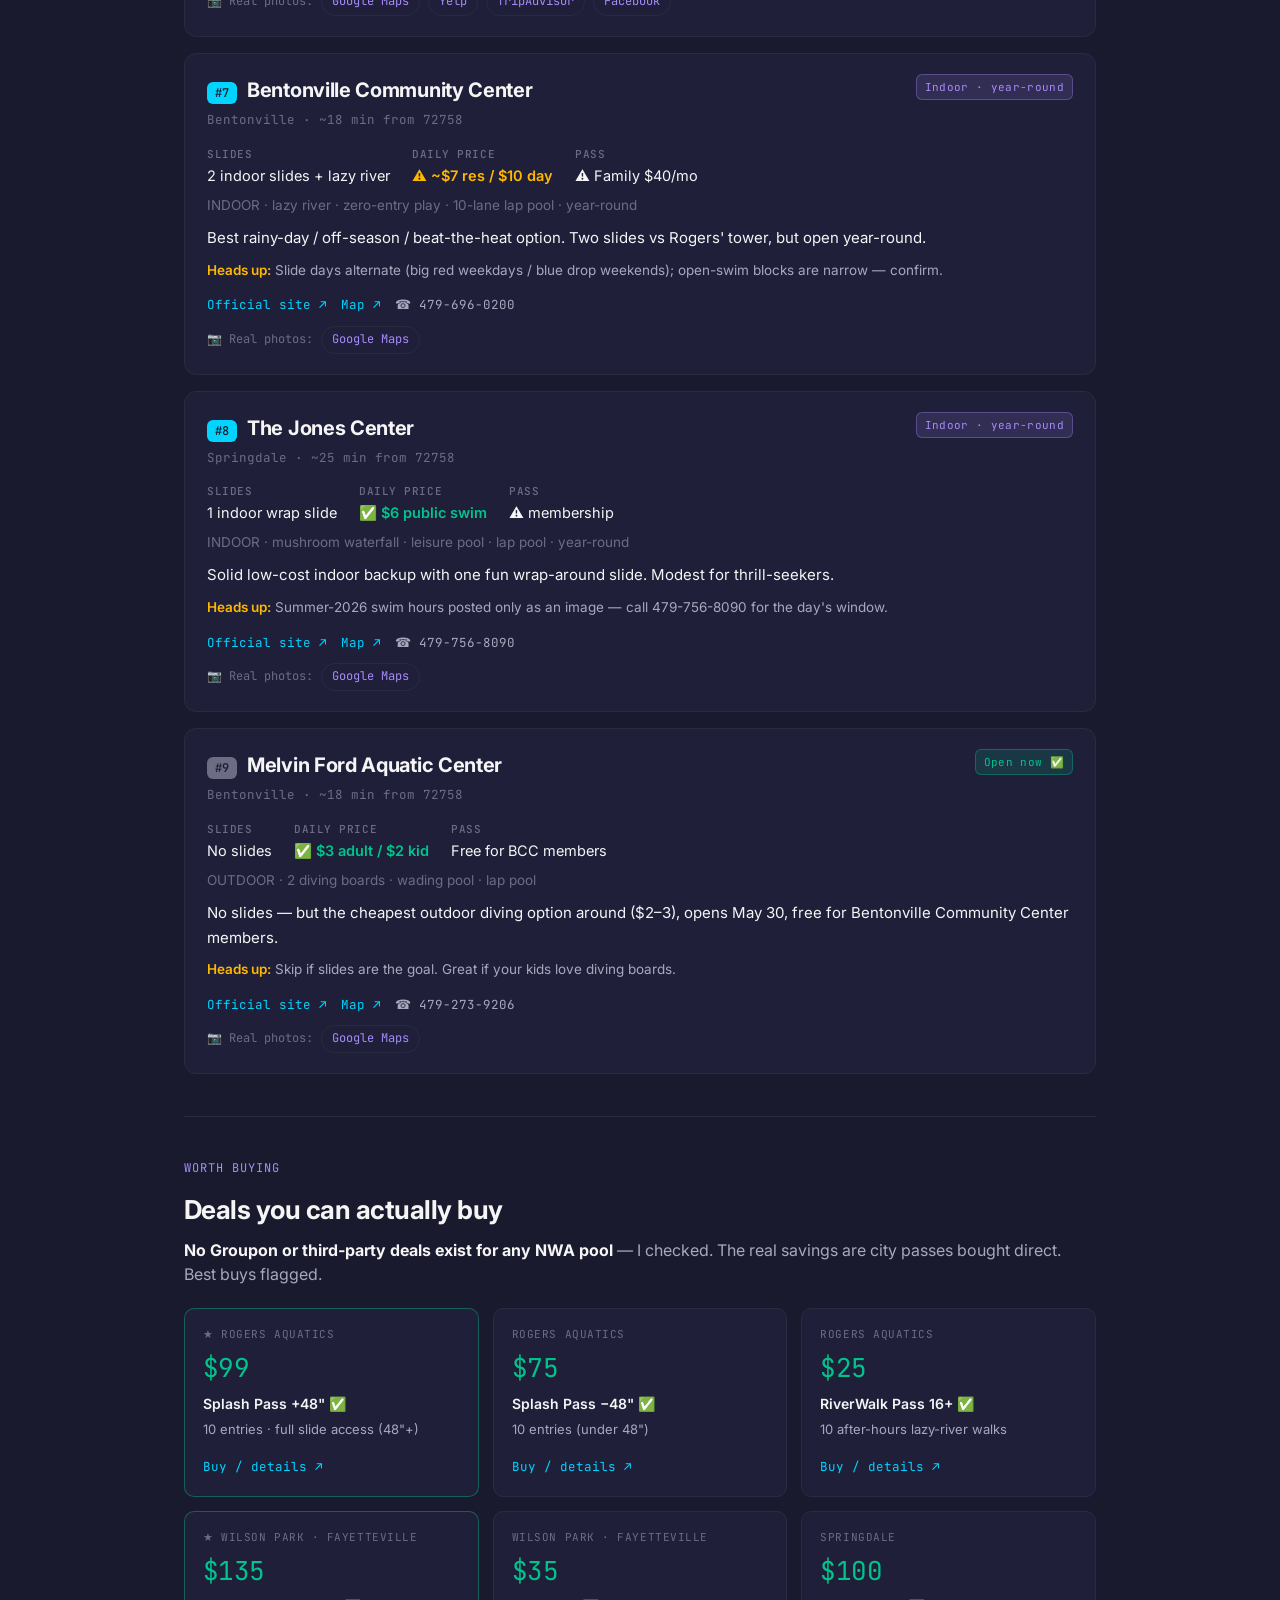
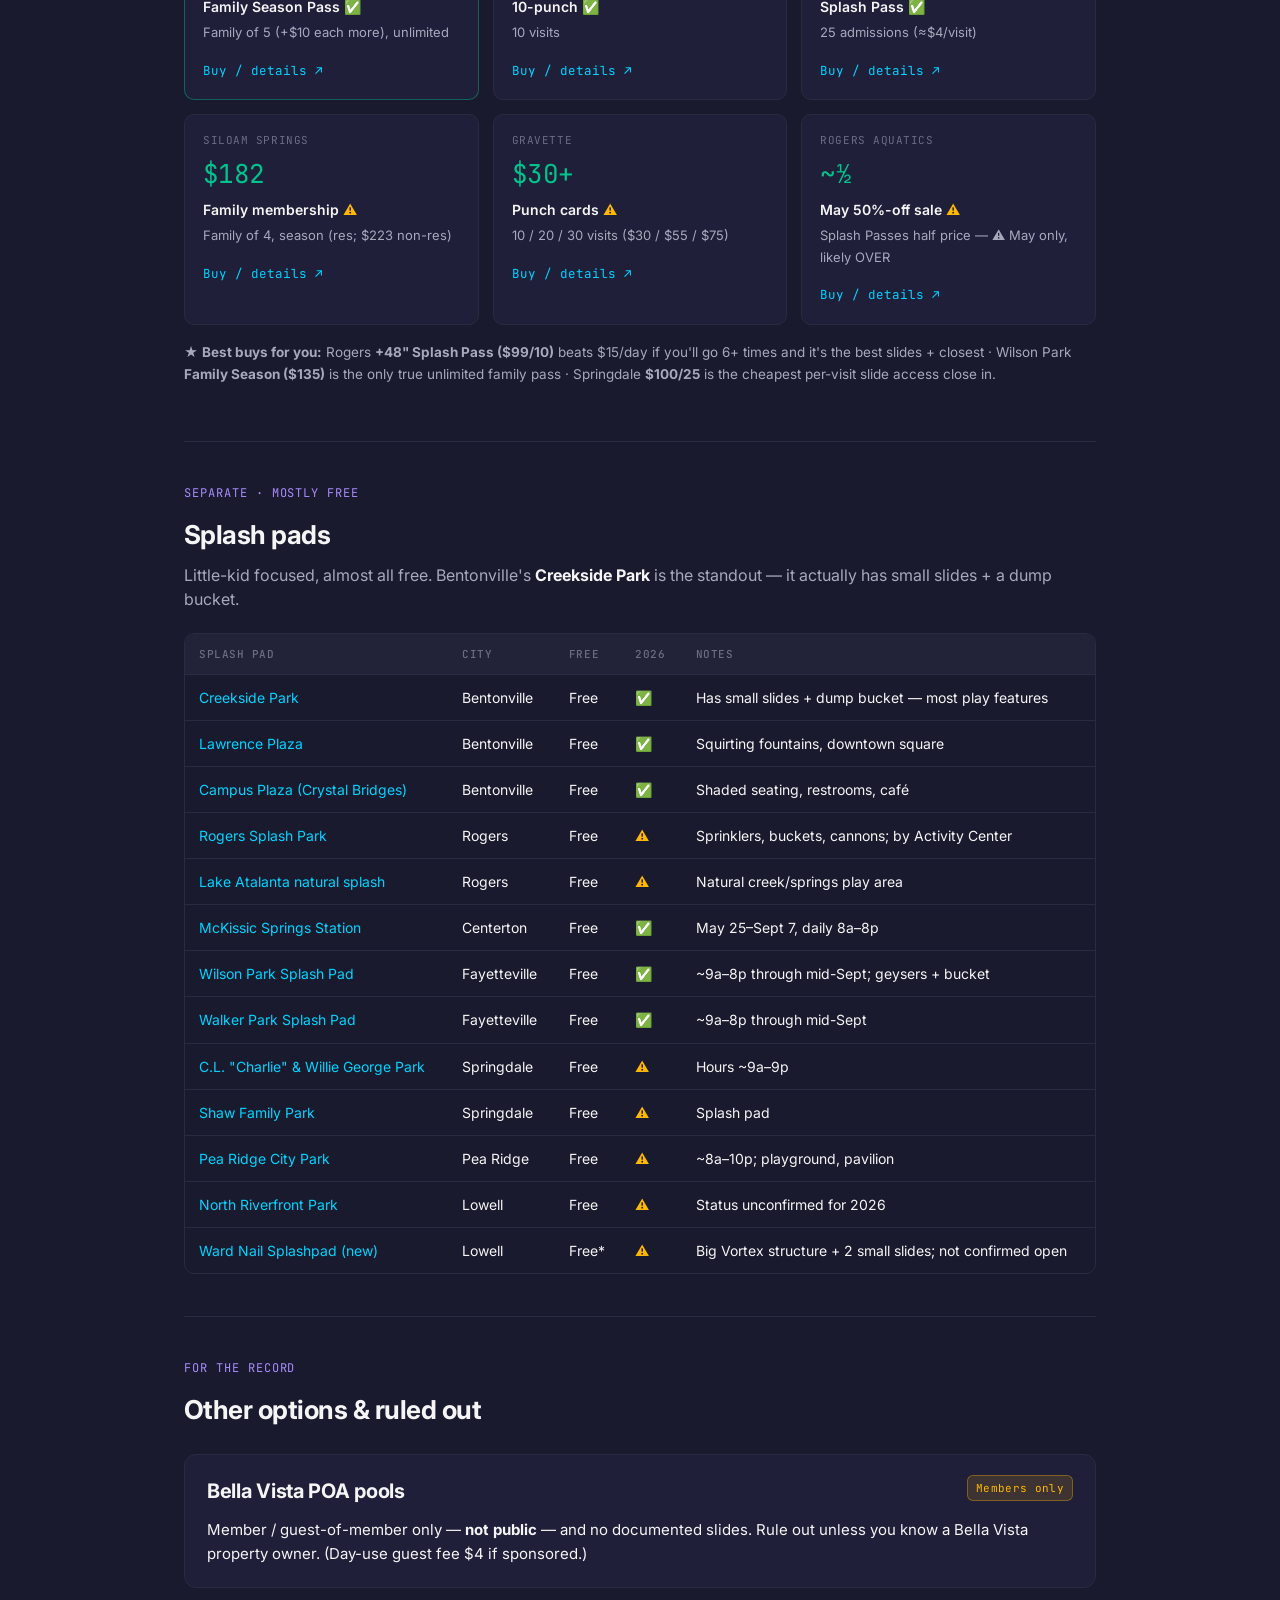
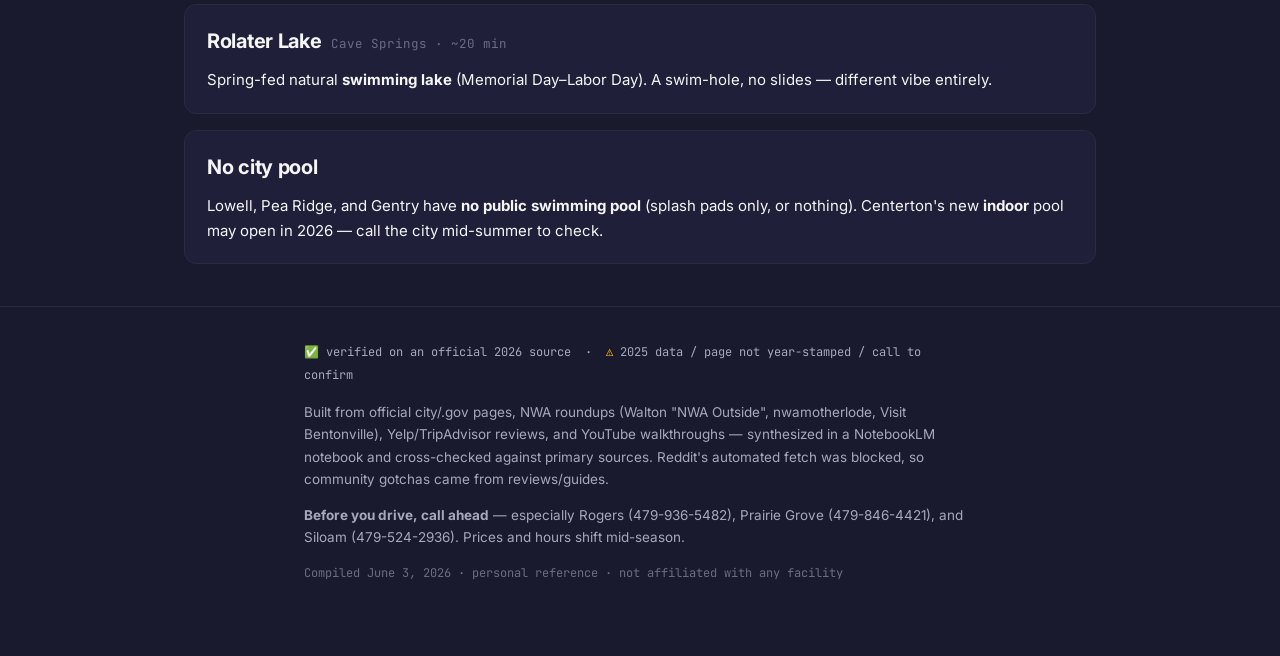
==== commit fc7b2d12: "Add real-photo gallery links to every pool + splash pad Each pool card now has a "📷 Real photos" row" ====
--- a/nwa-pools-2026.html
+++ b/nwa-pools-2026.html
@@ -87,6 +87,10 @@
 .card-links{display:flex;flex-wrap:wrap;gap:14px;margin-top:14px;font-family:var(--f-mono);font-size:12.5px}
 .card-links a{color:var(--cyan)}
 .card-links .tel{color:var(--fg-dim)}
+.photos-row{display:flex;flex-wrap:wrap;gap:8px;align-items:center;margin-top:10px;font-family:var(--f-mono);font-size:12px}
+.photos-row .pl{color:var(--fg-mute)}
+.photos-chip{color:var(--purple);border:1px solid var(--rule);border-radius:999px;padding:3px 10px}
+.photos-chip:hover{border-color:var(--purple);text-decoration:none;background:rgba(167,139,250,.1)}
 
 /* badges */
 .badge{font-family:var(--f-mono);font-size:11px;letter-spacing:.03em;border-radius:6px;padding:3px 8px;white-space:nowrap;display:inline-block}
@@ -174,7 +178,7 @@
     <div class="sec-head">
       <p class="eyebrow">The ranking</p>
       <h2>Outdoor pools with slides</h2>
-      <p class="dek" style="font-size:16px">Sort and filter to fit your day. "#" is my recommended rank (distance + slide quality for bigger kids).</p>
+      <p class="dek" style="font-size:16px">Sort and filter to fit your day. "#" is my recommended rank (distance + slide quality for bigger kids). Tap <b style="color:var(--purple)">📷 Real photos</b> on any pool for live visitor galleries.</p>
     </div>
 
     <div class="controls">
@@ -360,6 +364,24 @@
     buy:"", video:"",
     map:"https://maps.google.com/?q=Melvin+Ford+Aquatic+Center+Bentonville" }
 ];
+
+const photoExtras = {
+  "Rogers Aquatics Center": { yelp:"https://www.yelp.com/biz_photos/rogers-aquatics-center-rogers", ta:"https://www.tripadvisor.com/Attraction_Review-g31892-d4505753-Reviews-Rogers_Aquatics_Center-Rogers_Arkansas.html", fb:"https://www.facebook.com/RogersAquaticsCenter/photos" },
+  "Springdale Aquatic Center": { yelp:"https://www.yelp.com/biz_photos/springdale-aquatic-center-springdale", fb:"https://www.facebook.com/springdaleparksandrec/photos" },
+  "Siloam Springs Family Aquatic Center": { fb:"https://www.facebook.com/SiloamSpringsParksandRecreation/photos" },
+  "Wilson Park Pool": { yelp:"https://www.yelp.com/biz_photos/wilson-park-fayetteville" },
+  "Gravette Pool & Splash Park": { yelp:"https://www.yelp.com/biz_photos/gravette-pool-and-splash-park-gravette", ta:"https://www.tripadvisor.com/Attraction_Review-g31628-d23709189-Reviews-Gravette_Pool_Splash_Park-Gravette_Arkansas.html" },
+  "Prairie Grove Aquatic Park": { yelp:"https://www.yelp.com/biz_photos/prairie-grove-aquatic-park-prairie-grove", ta:"https://www.tripadvisor.com/Attraction_Review-g31875-d9605998-Reviews-Prairie_Grove_Aquatic_Park-Prairie_Grove_Arkansas.html", fb:"https://www.facebook.com/PrairieGroveAquaticPark/photos" }
+};
+function gmaps(p){ return "https://www.google.com/maps/search/?api=1&query="+encodeURIComponent(p.name+", "+p.city+", AR"); }
+function photosRow(p){
+  const x = photoExtras[p.name] || {};
+  let chips = ['<a class="photos-chip" href="'+gmaps(p)+'" target="_blank" rel="noopener">Google Maps</a>'];
+  if(x.yelp) chips.push('<a class="photos-chip" href="'+x.yelp+'" target="_blank" rel="noopener">Yelp</a>');
+  if(x.ta) chips.push('<a class="photos-chip" href="'+x.ta+'" target="_blank" rel="noopener">TripAdvisor</a>');
+  if(x.fb) chips.push('<a class="photos-chip" href="'+x.fb+'" target="_blank" rel="noopener">Facebook</a>');
+  return '<div class="photos-row"><span class="pl">📷 Real photos:</span>'+chips.join('')+'</div>';
+}
 
 const deals = [
   { fac:"Rogers Aquatics", name:"Splash Pass +48\"", price:"$99", inc:"10 entries · full slide access (48\"+)", url:"https://rogersaquaticcenter.centeredgeonline.com/retail", best:true, status:"v" },
@@ -429,6 +451,7 @@
     <p class="verdict">${p.verdict}</p>
     <p class="gotcha"><b>Heads up:</b> ${p.gotcha}</p>
     <div class="card-links">${linkBits(p)}</div>
+    ${photosRow(p)}
   </div>`;
 }
 function render(){
@@ -476,7 +499,7 @@
 
 // splash pads
 document.querySelector('#splash-table tbody').innerHTML = splashPads.map(s=>`
-  <tr><td>${s[0]}</td><td>${s[1]}</td><td>${s[2]}</td><td><span class="${s[3]}">${s[3]==='v'?'✅':'⚠️'}</span></td><td class="sub">${s[4]}</td></tr>`).join('');
+  <tr><td><a href="https://www.google.com/maps/search/?api=1&query=${encodeURIComponent(s[0]+', '+s[1]+', AR')}" target="_blank" rel="noopener">${s[0]}</a></td><td>${s[1]}</td><td>${s[2]}</td><td><span class="${s[3]}">${s[3]==='v'?'✅':'⚠️'}</span></td><td class="sub">${s[4]}</td></tr>`).join('');
 
 render();
 </script>
